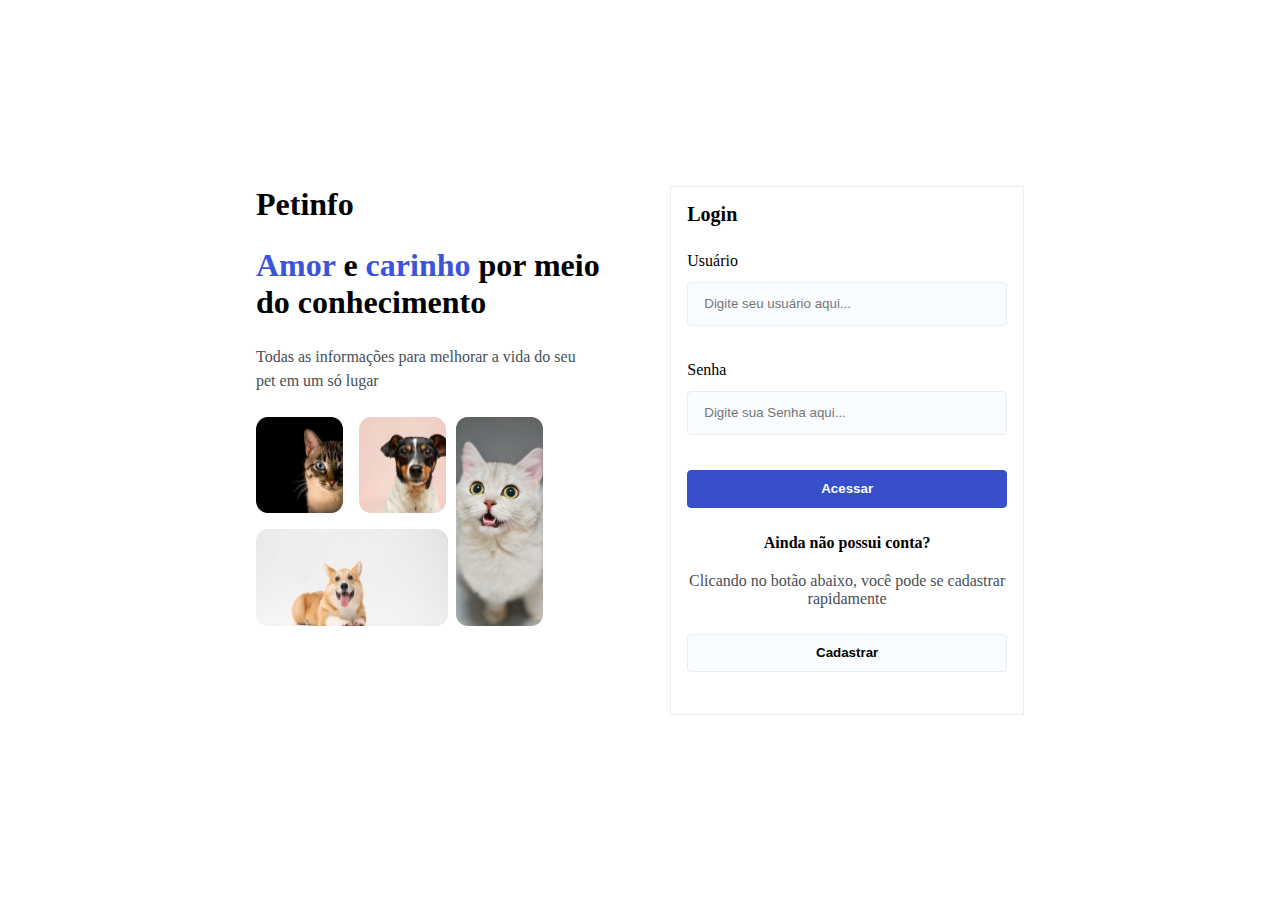
==== pages/homepage/homepage.html @ 411e2955 "PetInfo-Api-1.0" ====
<!DOCTYPE html>
<html lang="pt-br">
<head>
    <meta charset="UTF-8">
    <meta http-equiv="X-UA-Compatible" content="IE=edge">
    <meta name="viewport" content="width=device-width, initial-scale=1.0">
    <link rel="stylesheet" href="../../styles/globalStyles.css">
    <link rel="stylesheet" href="../../styles/homepage.css">
    <link rel="stylesheet" href="../../styles/modal.css">
    <title>Home-Page</title>
</head>
<body>
    
    <div class="container-home div-header">
        <h2>PetInfo</h2>
        <div class="create-post-logout">
        </div>
    </div>

    <div class="category">

        <div class="container-home">
            <h3>Feed</h3>
        </div>
    </div>
    
    <ul class="post-list container-home">
        <li class="post">
            <div class="post-header">
                <div class="img-data">
                    <img src="../../assets/img/register-2.png" alt="">
                    <p>Gato Felix</p>
                    <span>|</span>
                    <p>Outubro de 2022</p>
                </div>
                <div class="btn-edit-delet">
                    <button class="edit">Editar</button>
                    <button class="delete">Excluir</button>
                </div>
            </div>

            <div class="post-info">
                <h2 class="post-title">Lorem ipsum dolor, sit amet consectetur adipisicing elit. Laboriosam doloremque earum totam, ut exercitationem dicta repellat</h2>

                <p class="post-description">Lorem ipsum dolor sit amet consectetur adipisicing elit. Similique, ut distinctio iusto reiciendis sit atque nulla, velit dolore suscipit corporis dolorum voluptas. Velit pariatur totam dolorem vero harum delectus itaque? Lorem ipsum dolor sit amet consectetur adipisicing elit. Asperiores ab recusandae, qui ad expedita maxime. Unde facere magnam, aspernatur commodi, omnis aliquid magni at, corporis ipsum ea nisi vero hic.</p>

                <button class="complete-post">Acessar publicação</button>
            </div>
        </li>
    </ul>

    <script type="module" src="../../scripts/homepage.js"></script>
    <script type="module" src="../../scripts/modal.js"></script>
</body>
</html>
---- styles/globalStyles.css ----
* {
  margin: 0;
  padding: 0;
  box-sizing: border-box;
  list-style: none;
}

:root {
  --brand100: hsl(230, 57%, 50%);
  --brand200: hsl(230, 68%, 54%);
  --gray100: hsl(210, 11%, 15%);
  --gray200: hsl(210, 10%, 23%);
  --gray300: hsl(210, 9%, 31%);
  --gray400: hsl(210, 7%, 56%);
  --gray500: hsl(210, 11%, 71%);
  --gray600: hsl(210, 16%, 93%);
  --gray700: hsl(210, 17%, 95%);
  --gray800: hsl(210, 17%, 98%);
  --gray900: hsl(200, 100%, 99%);
  --alert100: hsl(349, 57%, 50%);
  --alert200: hsl(349, 69%, 55%);
  --sucess100: hsl(162, 88%, 26%);
}

body {
  font-family: "Inter, sans-serif";
  height: 100vh;
}
---- styles/homepage.css ----
.container-home{
    width: 800px;
    margin: 0 auto;
    
}

.div-header{
    margin-top: 32px;
    display: flex;
    justify-content: space-between;
    align-items: center;
}

.img-logout{
    width: 50px;
    border-radius: 50%;
}

.create-post-logout{
    display: flex;
    flex-direction: row;
    align-items: center;
    gap: 16px;
}

.create-post-logout .create-Post{
    width: 152px;
    height: 38px;
    border: 1px solid var(--brand100);
    border-radius: 4px;
    color: var(--gray900);
    background-color: var(--brand100);
    cursor: pointer;
}

.category{
    display: flex;
    align-items: center;
    background-color: var(--gray600);
    height: 64px;
    margin: 32px 0
}

.post-list .post{
    margin-bottom: 64px;
    padding-bottom: 30px;
}

.post .post-header{
    display: flex;
    justify-content: space-between;
    align-items: center;
}
.post .img-data{
    display: flex;
    align-items: center;
    gap: 10px;
}

.post .img-data img{
    width: 45px;
    border-radius: 50%;
}

.post .img-data :nth-child(2){
    font-weight: 600;
}

.post .img-data :nth-child(3){
    color: var(--gray400);
}

.post .img-data :nth-child(4){
    color: var(--gray400);
}

.btn-edit-delet button{
    width: 55px;
    height: 32px;
    border-radius: 4px;
    font-weight: 600;
    border: 1px solid var(--gray600);
    cursor: pointer;
}

.btn-edit-delet button:hover{
    background-color: var(--brand100);
    color: var(--gray900);
}

.btn-edit-delet .edit{
    background-color: var(--gray900);
}

.btn-edit-delet .delete{
    border: 1px solid var(--gray600);
    color: var(--gray400);

}

.post .post-info h2{
    margin: 24px 0;
}

.post .post-info p{
    margin-bottom: 24px;
    /*max-width: 120ch;
    white-space: nowrap;
    overflow: hidden;
    text-overflow: ellipsis;*/
    display: -webkit-box;
    -webkit-box-orient: vertical;
    -webkit-line-clamp: 2;
    overflow: hidden;
}

.post .post-info .complete-post{
    width: 142px;
    height: 24px;
    color: var(--brand100);
    background-color: transparent;
    border: none;
    font-weight: 600;
    cursor: pointer;
}
---- styles/modal.css ----
.back-modal{
    position: fixed;
    left: 0;
    top: 0;
    width: 100%;
    height: 100vh;
    background-color: rgba(65, 63, 63, 0.486);
    display: flex;
    align-items: center;
    justify-content: center;
}

.modal{
    padding: 16px;
    position: relative;
    width: 600px;
    height: 300px;
    background-color: white;
}

.button-close{
    width: 25px;
    height: 25px;
    border-radius: 4px;
    border: none;
    position: absolute;
    right: 10px;
    top: 10px;
    cursor: pointer;
}
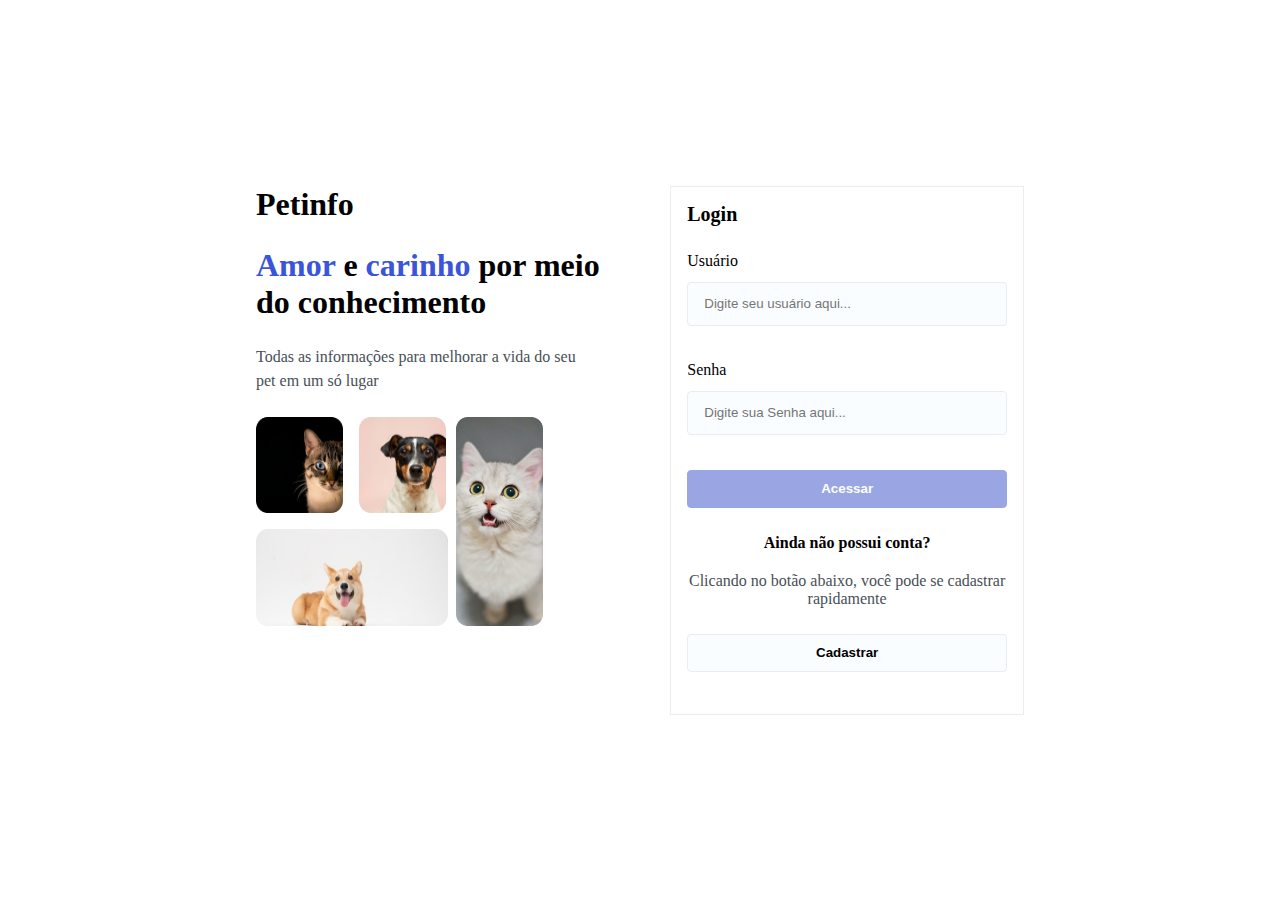
==== commit 87ce25ea: "PetInfo-Api-1.1" ====
--- a/pages/homepage/homepage.html
+++ b/pages/homepage/homepage.html
@@ -5,6 +5,7 @@
     <meta http-equiv="X-UA-Compatible" content="IE=edge">
     <meta name="viewport" content="width=device-width, initial-scale=1.0">
     <link rel="stylesheet" href="../../styles/globalStyles.css">
+    <link rel="stylesheet" href="../../styles/toast.css">
     <link rel="stylesheet" href="../../styles/homepage.css">
     <link rel="stylesheet" href="../../styles/modal.css">
     <title>Home-Page</title>
--- a/styles/toast.css
+++ b/styles/toast.css
@@ -0,0 +1,66 @@
+.toast-container{
+    position: fixed;
+    display: flex;
+    justify-content: flex-start;
+    align-items: center;
+    gap: 10px;
+    width: 300px;
+    padding: 10px;
+    color: var(--gray100);
+    border-radius: 8px;
+    box-shadow: 0px 4px 4px var(--gray100);
+    animation: toastIt 4000ms ease-in forwards;
+}
+
+@keyframes toastIt{
+    0% {right: 30px; bottom: -150px}
+    25% {right: 30px; bottom: 10px}
+    50% {right: 30px; bottom: 10px}
+    100% {right: 30px; bottom: -150px}
+}
+
+.div-img2 > img{
+    width: 45px;
+    height: 45px;
+    
+}
+
+.div-img2{
+    border-radius: 50%;
+    transform: translateY(4px);
+}
+
+.sucess-toast{
+    border: 2px solid rgb(84, 192, 84);
+    background-color: rgb(208, 245, 208) ;
+    display: flex;
+    align-items: center;
+    gap: 16px;
+    line-height: 150%;
+    padding: 8px;
+}
+
+.error-toast{
+    border: 2px solid red;
+    background-color: rgb(202, 99, 99);
+    display: flex;
+    align-items: center;
+    gap: 16px;
+    line-height: 150%;
+    padding: 8px;
+}
+
+.tost-container > div{
+    display: flex;
+    flex-direction: column;
+    gap: 5px;
+}
+
+.tost-container > div > h3{
+    font-weight: 600;
+}
+
+.tost-container > div > span{
+    color: var(--gray100);
+    font-weight: 600;
+}--- a/styles/homepage.css
+++ b/styles/homepage.css
@@ -43,7 +43,9 @@
 
 .post-list .post{
     margin-bottom: 64px;
-    padding-bottom: 30px;
+    padding: 30px;
+    border-radius: 8px;
+    box-shadow: 0px 0px 6px  var(--gray400);
 }
 
 .post .post-header{
@@ -90,6 +92,7 @@
 
 .btn-edit-delet .edit{
     background-color: var(--gray900);
+    margin-right: 15px;
 }
 
 .btn-edit-delet .delete{
@@ -103,11 +106,11 @@
 }
 
 .post .post-info p{
+    word-break: break-all;
     margin-bottom: 24px;
-    /*max-width: 120ch;
-    white-space: nowrap;
+    max-width: 145ch;
     overflow: hidden;
-    text-overflow: ellipsis;*/
+    text-overflow: ellipsis;
     display: -webkit-box;
     -webkit-box-orient: vertical;
     -webkit-line-clamp: 2;
@@ -115,12 +118,61 @@
 }
 
 .post .post-info .complete-post{
-    width: 142px;
+    width: 160px;
     height: 24px;
     color: var(--brand100);
-    background-color: transparent;
+    background-color: var(--gray600);
     border: none;
     font-weight: 600;
     cursor: pointer;
+    border-radius: 8px;
+    border: 1px solid var(--gray600);
 }
 
+.post .post-info .complete-post:hover{
+    background-color: var(--brand100);
+    color: white;
+  
+}
+
+/*Logout*/
+
+.div-main-logout{
+    display: flex;
+    flex-direction: column;
+    position: relative;
+}
+
+.div-logout{
+    width: 215px;
+    position: absolute;
+    top: 53px;
+    right: 0;
+    background-color: var(--gray900);
+    border-radius: 4px;
+    border: 1px dashed var(--gray400);
+    display: none;
+}
+
+.div-main-logout:hover > .div-logout{
+    display: block;
+} 
+
+.div-logout p{
+    margin: 10px 0;
+    text-align: center;
+}
+
+.div-logout button{
+    background-color: transparent;
+    border: none;
+    cursor: pointer;
+    width: 100%;
+    padding: 16px;
+    text-align: center;
+
+}
+
+.div-logout button:hover{
+    background-color: var(--gray600);
+}
--- a/styles/modal.css
+++ b/styles/modal.css
@@ -14,7 +14,6 @@
     padding: 16px;
     position: relative;
     width: 600px;
-    height: 300px;
     background-color: white;
 }
 
@@ -27,4 +26,130 @@
     right: 10px;
     top: 10px;
     cursor: pointer;
-}+}
+
+
+
+.form-create{
+    display: flex;
+    flex-direction: column;
+}
+
+.form-create h3{
+    margin-bottom: 30px;
+}
+
+.form-create label {
+    font-weight: 600;
+
+}
+
+.form-create input{
+    margin: 16px 0;
+    width: 100%;
+    height: 44px;
+    border: 1px solid var(--gray500);
+    border-radius: 4px;
+    padding: 16px;
+    background-color: var(--gray600);
+    outline: none;
+}
+
+.form-create textarea{
+    border: 1px solid var(--gray500);
+    background-color: var(--gray600);
+    margin-top: 16px;
+    padding: 16px;
+    outline: none;
+}
+
+.form-create button{
+    width: 101px;
+    height: 38px;
+    border-radius: 4px;
+    border: none;
+    cursor: pointer;
+
+}
+
+.form-create .btns-create-post{
+    display: flex;
+    flex-direction: row;
+    justify-content: end;
+    margin-top: 30px;
+}
+
+.btns-create-post .cancel{
+    color: var(--gray400);
+}
+.btns-create-post .btn-insert{
+    color: var(--gray900);
+    background-color: var(--brand100);
+}
+
+
+.form-delete h3{
+    margin-bottom: 47px;
+}
+
+.form-delete .delete-description  h2{
+    margin-bottom: 16px;
+}
+
+.form-delete .delete-description  p{
+
+}
+
+.delete-buttons{
+    margin-top: 46px;
+}
+
+.delete-buttons .cancel{
+    width: 65px;
+    height: 32px;
+    border-radius: 4px;
+    font-weight: 600;
+    border: 1px solid var(--gray600);
+    cursor: pointer;
+    color: var(--gray400);
+    margin-right: 20px;
+}
+.delete-buttons .confirm{
+    width: 189px;
+    height: 32px;
+    border-radius: 4px;
+    font-weight: 600;
+    border: 1px solid var(--gray600);
+    background-color: var(--alert100);
+    color: var(--gray900);
+    cursor: pointer;
+}
+
+
+.main-div-post h2{
+    margin: 32px 0;
+}
+
+.main-div-post p{
+    text-align: justify;
+    word-break: break-all;
+}
+
+.div-header-post{
+    display: flex;
+    align-items: center;
+    justify-content: flex-start;
+}
+
+.div-header-post img{
+    width: 45px;
+    border-radius: 50%;
+
+}
+
+.div-header-post p {
+    margin: 0 16px;
+}
+
+.div-info-post{
+}
